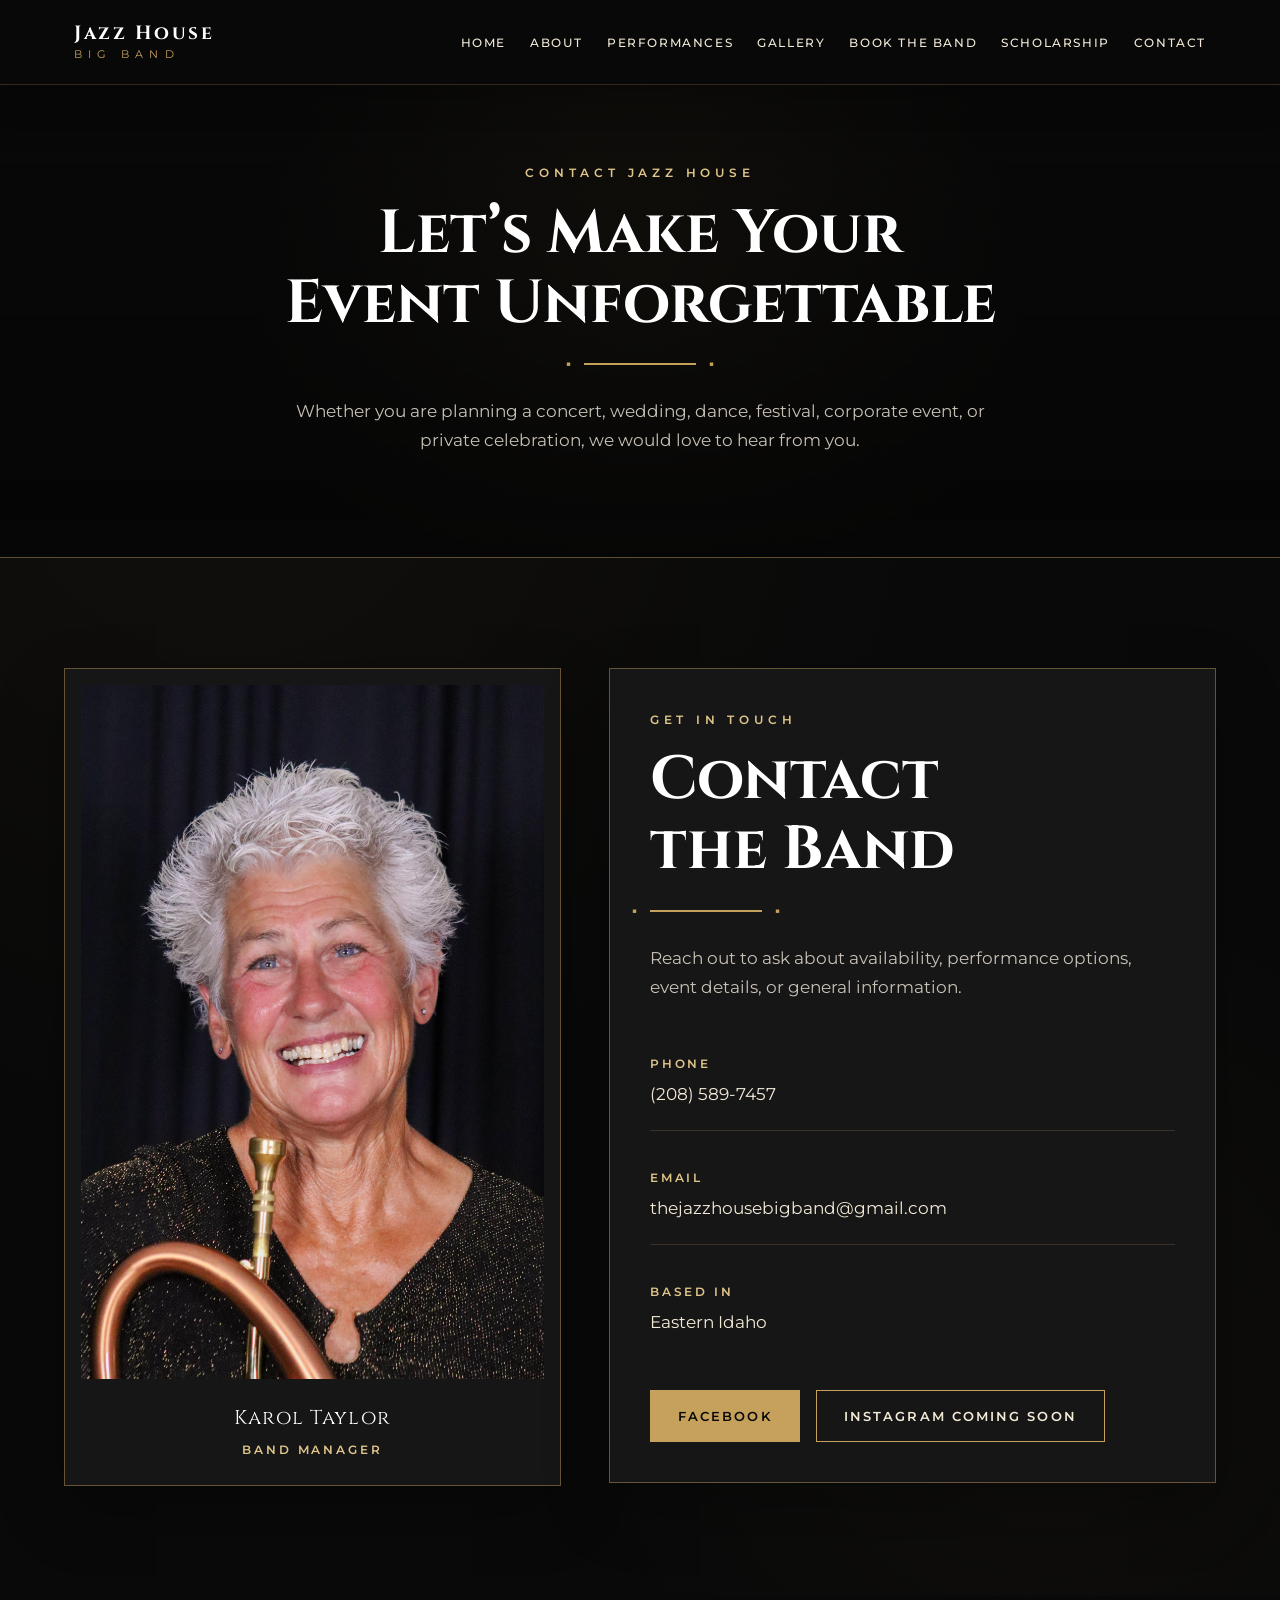
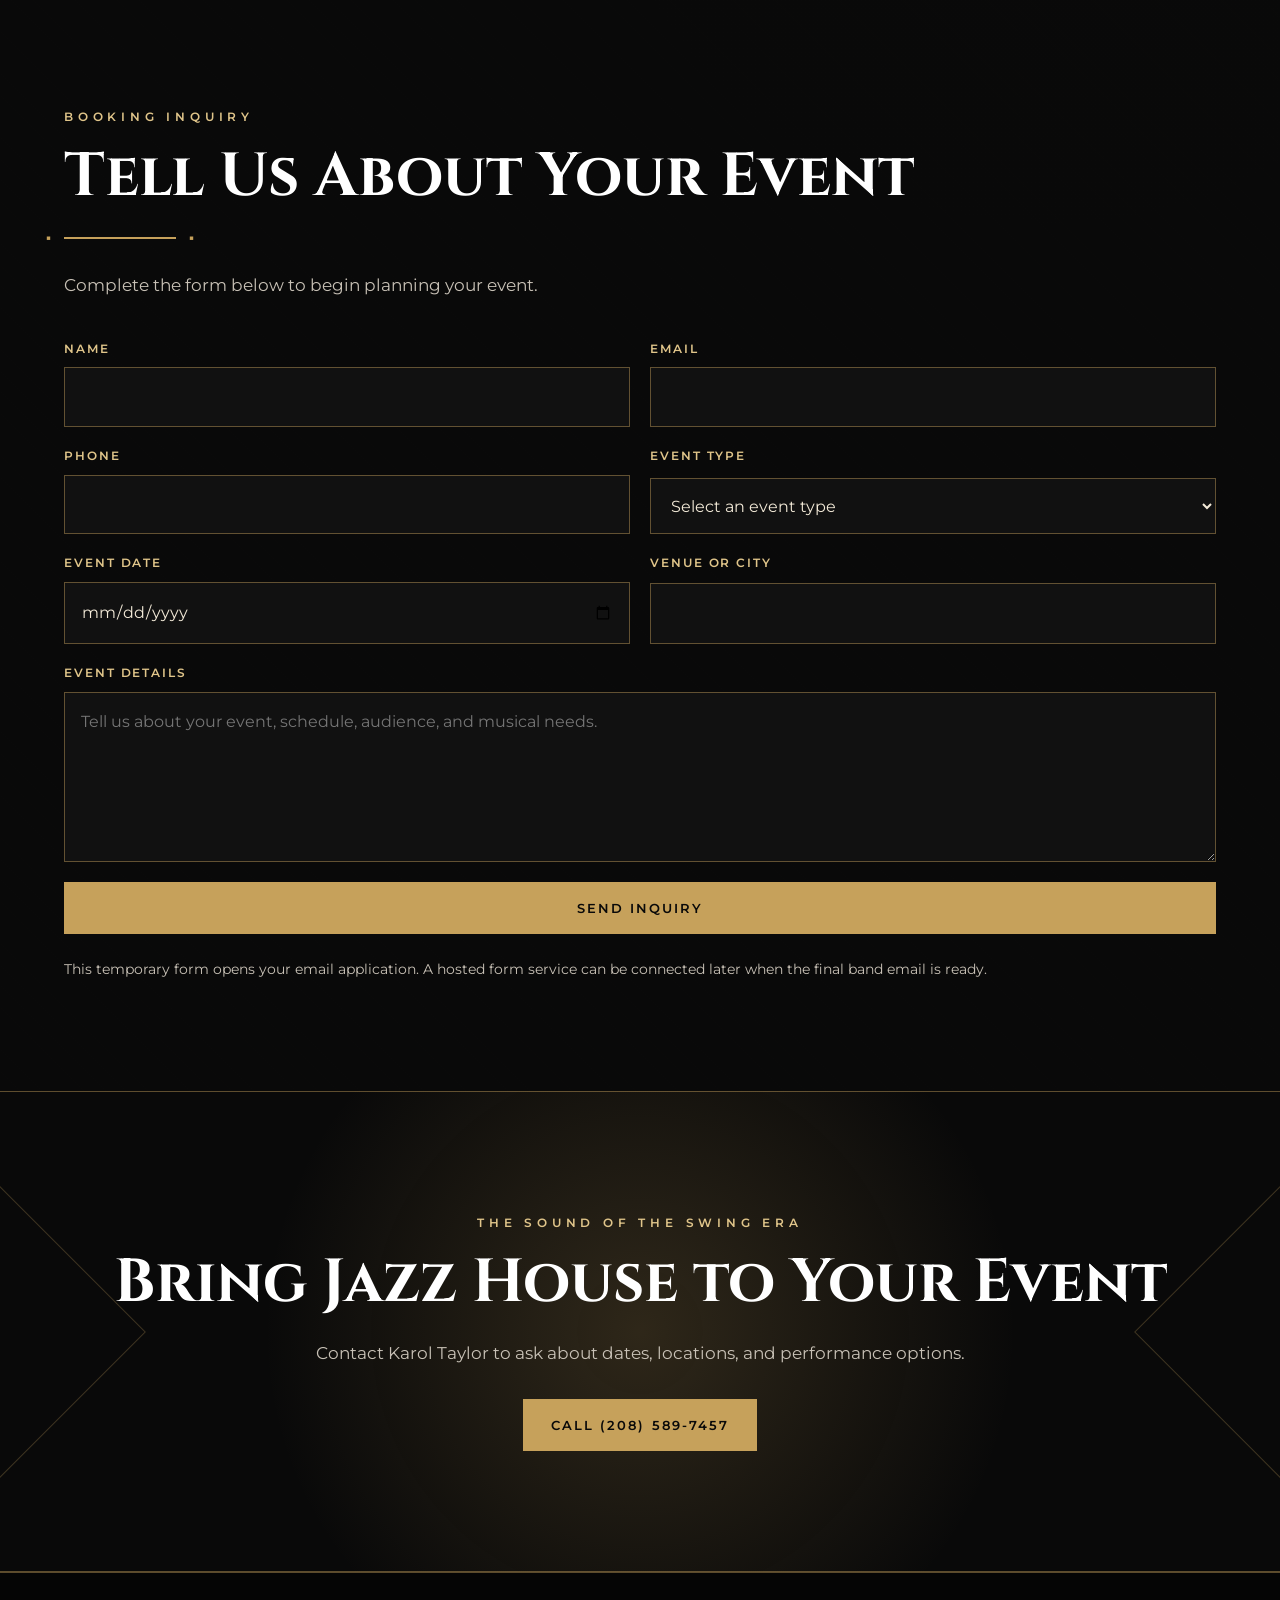
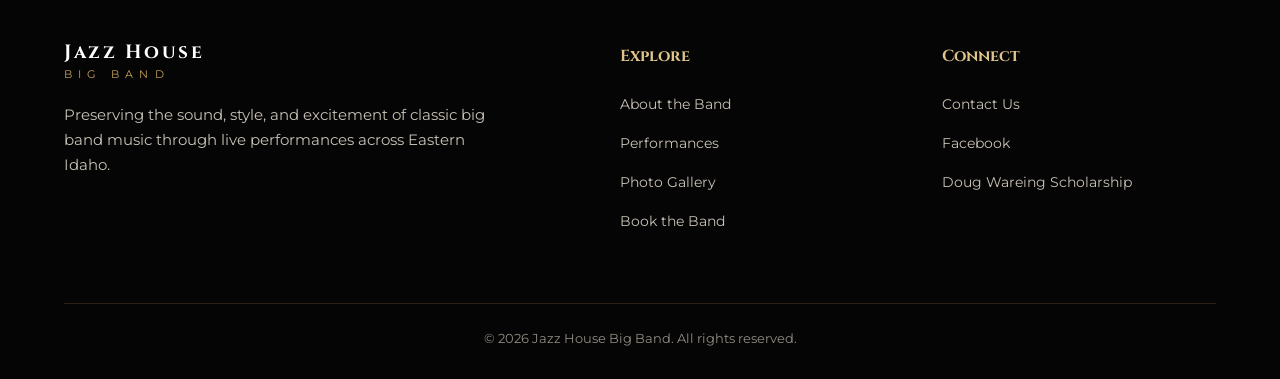
==== contact.html @ d4dd9b88 "Update contact.html" ====
<!DOCTYPE html>
<html lang="en">
<head>
  <meta charset="UTF-8">
  <meta name="viewport" content="width=device-width, initial-scale=1.0">

  <title>Jazz House Big Band | Eastern Idaho</title>

  <meta
    name="description"
    content="Jazz House Big Band brings timeless swing-era music to weddings, dances, concerts, community events, and special occasions throughout Eastern Idaho."
  >

  <link rel="preconnect" href="https://fonts.googleapis.com">
  <link rel="preconnect" href="https://fonts.gstatic.com" crossorigin>

  <link
    href="https://fonts.googleapis.com/css2?family=Cinzel:wght@500;600;700&family=Montserrat:wght@400;500;600&family=Playfair+Display:ital,wght@0,600;1,600&display=swap"
    rel="stylesheet"
  >

  <style>
    :root {
      --black: #090909;
      --dark: #111111;
      --dark-light: #191919;
      --gold: #c6a15b;
      --gold-light: #e0c58a;
      --cream: #f3ead8;
      --white: #ffffff;
      --muted: #c8c1b6;
      --border: rgba(198, 161, 91, 0.45);
    }

    * {
      margin: 0;
      padding: 0;
      box-sizing: border-box;
    }

    html {
      scroll-behavior: smooth;
    }

    body {
      background: var(--black);
      color: var(--cream);
      font-family: "Montserrat", sans-serif;
      line-height: 1.7;
    }

    img {
      max-width: 100%;
      display: block;
    }

    a {
      color: inherit;
      text-decoration: none;
    }

    button,
    input,
    textarea,
    select {
      font: inherit;
    }

    .container {
      width: min(1180px, 90%);
      margin: 0 auto;
    }

    .eyebrow {
      color: var(--gold-light);
      font-size: 0.78rem;
      font-weight: 600;
      letter-spacing: 0.3rem;
      text-transform: uppercase;
      margin-bottom: 1rem;
    }

    .section-title {
      font-family: "Cinzel", serif;
      font-size: clamp(2rem, 5vw, 3.8rem);
      line-height: 1.15;
      color: var(--white);
      margin-bottom: 1.25rem;
    }

    .section-intro {
      max-width: 700px;
      color: var(--muted);
      font-size: 1.05rem;
    }

    .gold-line {
      width: 90px;
      height: 2px;
      background: var(--gold);
      margin: 1.5rem 0 2rem;
    }

    .button {
      display: inline-flex;
      align-items: center;
      justify-content: center;
      min-height: 52px;
      padding: 0.85rem 1.7rem;
      border: 1px solid var(--gold);
      font-size: 0.82rem;
      font-weight: 600;
      letter-spacing: 0.13rem;
      text-transform: uppercase;
      transition: 0.25s ease;
    }

    .button-primary {
      background: var(--gold);
      color: var(--black);
    }

    .button-primary:hover {
      background: var(--gold-light);
      border-color: var(--gold-light);
      transform: translateY(-2px);
    }

    .button-secondary {
      background: transparent;
      color: var(--cream);
    }

    .button-secondary:hover {
      background: rgba(198, 161, 91, 0.12);
      color: var(--gold-light);
      transform: translateY(-2px);
    }

    .site-header {
      position: fixed;
      top: 0;
      left: 0;
      width: 100%;
      z-index: 1000;
      background: rgba(9, 9, 9, 0.92);
      border-bottom: 1px solid rgba(198, 161, 91, 0.22);
      backdrop-filter: blur(14px);
    }

    .nav {
      min-height: 84px;
      display: flex;
      align-items: center;
      justify-content: space-between;
      gap: 2rem;
    }

    .brand {
      display: flex;
      flex-direction: column;
      line-height: 1;
    }

    .brand-main {
      font-family: "Cinzel", serif;
      color: var(--white);
      font-size: 1.2rem;
      font-weight: 700;
      letter-spacing: 0.16rem;
    }

    .brand-sub {
      margin-top: 0.45rem;
      color: var(--gold);
      font-size: 0.66rem;
      letter-spacing: 0.38rem;
      text-transform: uppercase;
    }

    .nav-links {
      display: flex;
      align-items: center;
      gap: 1.6rem;
      list-style: none;
    }

    .nav-links a {
      position: relative;
      color: var(--cream);
      font-size: 0.76rem;
      font-weight: 500;
      letter-spacing: 0.1rem;
      text-transform: uppercase;
    }

    .nav-links a::after {
      content: "";
      position: absolute;
      left: 0;
      bottom: -8px;
      width: 0;
      height: 1px;
      background: var(--gold);
      transition: width 0.25s ease;
    }

    .nav-links a:hover {
      color: var(--gold-light);
    }

    .nav-links a:hover::after {
      width: 100%;
    }

    .menu-button {
      display: none;
      border: 1px solid var(--gold);
      background: transparent;
      color: var(--cream);
      padding: 0.55rem 0.75rem;
      cursor: pointer;
      font-size: 1.1rem;
    }

    .hero {
      min-height: 100vh;
      position: relative;
      display: grid;
      place-items: center;
      overflow: hidden;
      padding: 130px 0 70px;
      background:
        linear-gradient(rgba(5, 5, 5, 0.55), rgba(5, 5, 5, 0.92)),
        radial-gradient(circle at center, rgba(198, 161, 91, 0.16), transparent 55%),
        #0c0c0c;
    }

    .hero::before,
    .hero::after {
      content: "";
      position: absolute;
      border: 1px solid rgba(198, 161, 91, 0.32);
      pointer-events: none;
    }

    .hero::before {
      inset: 110px 4% 28px;
    }

    .hero::after {
      inset: 122px 5% 40px;
    }

    .hero-layout {
      position: relative;
      z-index: 2;
      width: min(1180px, 90%);
      display: grid;
      grid-template-columns: 1.05fr 0.95fr;
      align-items: center;
      gap: 4rem;
    }

    .hero-copy {
      padding: 2rem 0;
    }

    .hero h1 {
      max-width: 760px;
      font-family: "Cinzel", serif;
      font-size: clamp(3rem, 7vw, 6.7rem);
      line-height: 0.98;
      color: var(--white);
      letter-spacing: 0.05rem;
      text-transform: uppercase;
    }

    .hero h1 span {
      display: block;
      color: var(--gold);
      font-size: 0.55em;
      letter-spacing: 0.35rem;
      margin-top: 1rem;
    }

    .hero-description {
      max-width: 650px;
      margin-top: 2rem;
      color: var(--cream);
      font-size: 1.12rem;
    }

    .hero-actions {
      display: flex;
      flex-wrap: wrap;
      gap: 1rem;
      margin-top: 2.2rem;
    }

    .photo-placeholder {
      min-height: 520px;
      display: grid;
      place-items: center;
      position: relative;
      border: 1px solid var(--border);
      background:
        linear-gradient(135deg, rgba(255,255,255,0.03), transparent),
        var(--dark-light);
      color: var(--gold-light);
      text-align: center;
      overflow: hidden;
    }

    .photo-placeholder::before,
    .photo-placeholder::after {
      content: "";
      position: absolute;
      background: rgba(198, 161, 91, 0.3);
    }

    .photo-placeholder::before {
      width: 1px;
      height: 140%;
      transform: rotate(36deg);
    }

    .photo-placeholder::after {
      width: 140%;
      height: 1px;
      transform: rotate(-24deg);
    }

    .placeholder-text {
      position: relative;
      z-index: 2;
      padding: 1.4rem;
      background: rgba(9, 9, 9, 0.86);
      border: 1px solid var(--border);
      font-family: "Cinzel", serif;
      font-size: 0.95rem;
      letter-spacing: 0.14rem;
      text-transform: uppercase;
    }

    .intro-strip {
      background: var(--gold);
      color: var(--black);
      border-top: 1px solid var(--gold-light);
      border-bottom: 1px solid var(--gold-light);
    }

    .intro-strip-grid {
      min-height: 115px;
      display: grid;
      grid-template-columns: repeat(3, 1fr);
      align-items: center;
    }

    .intro-stat {
      padding: 1.5rem;
      text-align: center;
      border-right: 1px solid rgba(9, 9, 9, 0.25);
    }

    .intro-stat:last-child {
      border-right: none;
    }

    .intro-stat strong {
      display: block;
      font-family: "Cinzel", serif;
      font-size: 1.35rem;
      margin-bottom: 0.25rem;
    }

    .intro-stat span {
      font-size: 0.75rem;
      font-weight: 600;
      letter-spacing: 0.12rem;
      text-transform: uppercase;
    }

    .section {
      padding: 110px 0;
    }

    .about {
      background: var(--dark);
    }

    .two-column {
      display: grid;
      grid-template-columns: 0.95fr 1.05fr;
      gap: 5rem;
      align-items: center;
    }

    .about .photo-placeholder {
      min-height: 500px;
    }

    .about-copy p {
      color: var(--muted);
      margin-bottom: 1.25rem;
    }

    .about-copy .button {
      margin-top: 1rem;
    }

    .services {
      background:
        linear-gradient(rgba(9, 9, 9, 0.96), rgba(9, 9, 9, 0.96)),
        repeating-linear-gradient(
          45deg,
          transparent,
          transparent 14px,
          rgba(198, 161, 91, 0.04) 14px,
          rgba(198, 161, 91, 0.04) 15px
        );
    }

    .services-header {
      text-align: center;
      display: flex;
      flex-direction: column;
      align-items: center;
    }

    .services-header .section-intro {
      text-align: center;
    }

    .cards {
      display: grid;
      grid-template-columns: repeat(3, 1fr);
      gap: 1.5rem;
      margin-top: 3.5rem;
    }

    .card {
      position: relative;
      min-height: 285px;
      padding: 2.5rem 2.2rem 2.2rem;
      border: 1px solid var(--border);
      background: rgba(24, 24, 24, 0.88);
      transition: 0.25s ease;
    }

    .card:hover {
      transform: translateY(-7px);
      border-color: var(--gold);
    }
    .card h3 {
      margin: 0.25rem 0 1rem;
      font-family: "Cinzel", serif;
      color: var(--white);
      font-size: 1.45rem;
    }

    .card p {
      color: var(--muted);
      font-size: 0.95rem;
      margin-top: 0.25rem;
    }

    .card-link {
      display: inline-block;
      margin-top: 1.35rem;
      color: var(--gold-light);
      font-size: 0.76rem;
      font-weight: 600;
      letter-spacing: 0.11rem;
      text-transform: uppercase;
    }

    .featured {
      background: var(--dark);
    }

    .featured-grid {
      display: grid;
      grid-template-columns: 1.15fr 0.85fr;
      gap: 4rem;
      align-items: center;
    }

    .featured .photo-placeholder {
      min-height: 450px;
    }

    .feature-list {
      list-style: none;
      margin: 2rem 0;
    }

    .feature-list li {
      padding: 0.85rem 0;
      color: var(--cream);
      border-bottom: 1px solid rgba(198, 161, 91, 0.2);
    }

    .feature-list li::before {
      content: "◆";
      color: var(--gold);
      margin-right: 0.8rem;
      font-size: 0.65rem;
    }

    .booking-banner {
      position: relative;
      overflow: hidden;
      text-align: center;
      padding: 120px 0;
      background:
        radial-gradient(circle at center, rgba(198, 161, 91, 0.2), transparent 55%),
        var(--black);
      border-top: 1px solid var(--border);
      border-bottom: 1px solid var(--border);
    }

    .booking-banner::before,
    .booking-banner::after {
      content: "";
      position: absolute;
      width: 210px;
      height: 210px;
      border: 1px solid rgba(198, 161, 91, 0.28);
      transform: rotate(45deg);
    }

    .booking-banner::before {
      left: -110px;
      top: 50%;
      translate: 0 -50%;
    }

    .booking-banner::after {
      right: -110px;
      top: 50%;
      translate: 0 -50%;
    }

    .booking-banner .section-intro {
      margin: 0 auto;
    }

    .booking-banner .button {
      margin-top: 2rem;
    }

    .scholarship {
      background: var(--cream);
      color: var(--black);
    }

    .scholarship .section-title {
      color: var(--black);
    }

    .scholarship .section-intro {
      color: #4c4439;
    }

    .scholarship-card {
      display: grid;
      grid-template-columns: 1fr auto;
      gap: 3rem;
      align-items: center;
      padding: 3rem;
      border: 1px solid rgba(9, 9, 9, 0.28);
      background: rgba(255, 255, 255, 0.38);
    }

    .footer {
      padding: 70px 0 30px;
      background: #050505;
      border-top: 1px solid var(--border);
    }

    .footer-grid {
      display: grid;
      grid-template-columns: 1.3fr 0.7fr 0.7fr;
      gap: 3rem;
    }

    .footer-brand p {
      max-width: 440px;
      margin-top: 1.4rem;
      color: var(--muted);
      font-size: 0.92rem;
    }

    .footer h3 {
      color: var(--gold-light);
      font-family: "Cinzel", serif;
      font-size: 1rem;
      margin-bottom: 1.2rem;
    }

    .footer-links {
      list-style: none;
    }

    .footer-links li {
      margin-bottom: 0.75rem;
    }

    .footer-links a {
      color: var(--muted);
      font-size: 0.9rem;
    }

    .footer-links a:hover {
      color: var(--gold-light);
    }

    .footer-bottom {
      margin-top: 3.5rem;
      padding-top: 1.5rem;
      border-top: 1px solid rgba(198, 161, 91, 0.18);
      color: #928c82;
      font-size: 0.8rem;
      text-align: center;
    }

    @media (max-width: 950px) {
      .menu-button {
        display: block;
      }

      .nav-links {
        position: absolute;
        top: 84px;
        left: 0;
        width: 100%;
        display: none;
        flex-direction: column;
        align-items: flex-start;
        gap: 0;
        background: #090909;
        border-bottom: 1px solid var(--border);
        padding: 1rem 5%;
      }

      .nav-links.open {
        display: flex;
      }

      .nav-links li {
        width: 100%;
      }

      .nav-links a {
        display: block;
        padding: 1rem 0;
      }

      .hero-layout,
      .two-column,
      .featured-grid {
        grid-template-columns: 1fr;
      }

      .hero-copy {
        text-align: center;
      }

      .hero-description {
        margin-left: auto;
        margin-right: auto;
      }

      .hero-actions {
        justify-content: center;
      }

      .hero .photo-placeholder {
        min-height: 390px;
      }

      .cards {
        grid-template-columns: 1fr;
      }

      .intro-strip-grid {
        grid-template-columns: 1fr;
      }

      .intro-stat {
        border-right: none;
        border-bottom: 1px solid rgba(9, 9, 9, 0.25);
      }

      .intro-stat:last-child {
        border-bottom: none;
      }

      .scholarship-card {
        grid-template-columns: 1fr;
      }

      .footer-grid {
        grid-template-columns: 1fr 1fr;
      }
    }

    @media (max-width: 650px) {
      .section {
        padding: 80px 0;
      }

      .nav {
        min-height: 72px;
      }

      .brand-main {
        font-size: 0.95rem;
      }

      .brand-sub {
        font-size: 0.55rem;
      }

      .nav-links {
        top: 72px;
      }

      .hero {
        padding-top: 110px;
      }

      .hero::before {
        inset: 92px 2.5% 18px;
      }

      .hero::after {
        inset: 101px 4% 27px;
      }

      .hero h1 {
        font-size: 3rem;
      }

      .hero h1 span {
        letter-spacing: 0.15rem;
      }

      .hero-actions {
        flex-direction: column;
      }

      .button {
        width: 100%;
      }

      .photo-placeholder {
        min-height: 320px;
      }

      .scholarship-card {
        padding: 2rem;
      }

      .footer-grid {
        grid-template-columns: 1fr;
      }
    }

    /* ===== Refined Art Deco enhancements ===== */

    body {
      background:
        radial-gradient(circle at 18% 12%, rgba(198, 161, 91, 0.045), transparent 22%),
        radial-gradient(circle at 82% 38%, rgba(198, 161, 91, 0.035), transparent 20%),
        var(--black);
    }

    .site-header {
      box-shadow: 0 10px 35px rgba(0, 0, 0, 0.28);
    }

    .nav-links a {
      padding: 0.45rem 0;
    }

    .nav-links a:hover {
      text-shadow: 0 0 18px rgba(224, 197, 138, 0.28);
    }

    .hero {
      isolation: isolate;
    }

    .hero-layout::before,
    .hero-layout::after {
      content: "";
      position: absolute;
      width: 74px;
      height: 74px;
      border-color: var(--gold);
      opacity: 0.65;
      pointer-events: none;
    }

    .hero-layout::before {
      left: -18px;
      top: -18px;
      border-left: 2px solid;
      border-top: 2px solid;
    }

    .hero-layout::after {
      right: -18px;
      bottom: -18px;
      border-right: 2px solid;
      border-bottom: 2px solid;
    }

    .hero h1 {
      text-shadow: 0 10px 30px rgba(0, 0, 0, 0.42);
    }

    .section-title {
      text-wrap: balance;
    }

    .gold-line {
      position: relative;
      width: 112px;
    }

    .gold-line::before,
    .gold-line::after {
      content: "◆";
      position: absolute;
      top: 50%;
      color: var(--gold);
      font-size: 0.55rem;
      transform: translateY(-50%) rotate(45deg);
    }

    .gold-line::before {
      left: -18px;
    }

    .gold-line::after {
      right: -18px;
    }

    .photo-placeholder {
      border: 1px solid rgba(224, 197, 138, 0.55);
      box-shadow:
        inset 0 0 0 10px rgba(9, 9, 9, 0.68),
        inset 0 0 0 11px rgba(198, 161, 91, 0.22),
        0 24px 60px rgba(0, 0, 0, 0.38);
      transition: transform 0.35s ease, border-color 0.35s ease;
    }

    .photo-placeholder:hover {
      transform: translateY(-5px);
      border-color: var(--gold-light);
    }

    .photo-placeholder .placeholder-text {
      box-shadow: 0 8px 25px rgba(0, 0, 0, 0.38);
    }

    .card {
      overflow: hidden;
      box-shadow: inset 0 0 0 7px rgba(9, 9, 9, 0.28);
    }

    .card::before,
    .card::after {
      content: "";
      position: absolute;
      width: 42px;
      height: 42px;
      border-color: rgba(224, 197, 138, 0.65);
      transition: 0.25s ease;
    }

    .card::before {
      top: 13px;
      left: 13px;
      border-top: 1px solid;
      border-left: 1px solid;
    }

    .card::after {
      right: 13px;
      bottom: 13px;
      border-right: 1px solid;
      border-bottom: 1px solid;
    }

    .card:hover::before,
    .card:hover::after {
      width: 58px;
      height: 58px;
      border-color: var(--gold-light);
    }

    .scholarship {
      scroll-margin-top: 84px;
      position: relative;
      overflow: hidden;
    }

    .scholarship-card {
      position: relative;
      box-shadow:
        inset 0 0 0 8px rgba(255, 255, 255, 0.2),
        0 22px 55px rgba(9, 9, 9, 0.12);
    }

    .scholarship-card::before,
    .scholarship-card::after {
      content: "";
      position: absolute;
      width: 48px;
      height: 48px;
      border-color: rgba(9, 9, 9, 0.38);
      pointer-events: none;
    }

    .scholarship-card::before {
      top: 15px;
      left: 15px;
      border-top: 1px solid;
      border-left: 1px solid;
    }

    .scholarship-card::after {
      right: 15px;
      bottom: 15px;
      border-right: 1px solid;
      border-bottom: 1px solid;
    }

    @media (prefers-reduced-motion: no-preference) {
      .hero-copy,
      .hero .photo-placeholder {
        animation: decoReveal 0.9s ease both;
      }

      .hero .photo-placeholder {
        animation-delay: 0.15s;
      }

      @keyframes decoReveal {
        from {
          opacity: 0;
          transform: translateY(24px);
        }
        to {
          opacity: 1;
          transform: translateY(0);
        }
      }
    }


    /* ===== Contact page ===== */

    .contact-hero {
      min-height: 62vh;
      display: grid;
      place-items: center;
      padding: 150px 0 90px;
      text-align: center;
      background:
        linear-gradient(rgba(5, 5, 5, 0.62), rgba(5, 5, 5, 0.92)),
        radial-gradient(circle at center, rgba(198, 161, 91, 0.18), transparent 55%),
        #0c0c0c;
      border-bottom: 1px solid var(--border);
    }

    .contact-hero .section-intro {
      margin: 0 auto;
    }

    .contact-layout {
      display: grid;
      grid-template-columns: 0.9fr 1.1fr;
      gap: 3rem;
      align-items: start;
    }

    .manager-card,
    .contact-panel {
      border: 1px solid var(--border);
      background: rgba(24, 24, 24, 0.9);
      box-shadow: 0 24px 60px rgba(0, 0, 0, 0.28);
    }

    .manager-card {
      padding: 1rem;
    }

    .manager-photo {
      min-height: 520px;
    }

    .manager-caption {
      padding: 1.35rem 1rem 0.55rem;
      text-align: center;
      font-family: "Cinzel", serif;
      color: var(--white);
      font-size: 1.25rem;
      letter-spacing: 0.08rem;
    }
    .manager-role {
  display: block;
  margin-top: 0.25rem;
  color: var(--gold-light);
  font-family: "Montserrat", sans-serif;
  font-size: 0.78rem;
  font-weight: 600;
  letter-spacing: 0.18rem;
  text-transform: uppercase;
}

    .contact-panel {
      padding: 2.5rem;
    }

    .contact-list {
      display: grid;
      gap: 1rem;
      margin-top: 2rem;
    }

    .contact-item {
      padding: 1.35rem 0;
      border-bottom: 1px solid rgba(198, 161, 91, 0.2);
    }

    .contact-item:last-child {
      border-bottom: none;
    }

    .contact-label {
      display: block;
      margin-bottom: 0.35rem;
      color: var(--gold-light);
      font-size: 0.72rem;
      font-weight: 600;
      letter-spacing: 0.18rem;
      text-transform: uppercase;
    }

    .contact-value {
      color: var(--cream);
      font-size: 1.05rem;
    }

    .contact-value:hover {
      color: var(--gold-light);
    }

    .social-row {
      display: flex;
      flex-wrap: wrap;
      gap: 1rem;
      margin-top: 2rem;
    }

    .inquiry-section {
      background:
        linear-gradient(rgba(9, 9, 9, 0.96), rgba(9, 9, 9, 0.96)),
        repeating-linear-gradient(
          45deg,
          transparent,
          transparent 14px,
          rgba(198, 161, 91, 0.04) 14px,
          rgba(198, 161, 91, 0.04) 15px
        );
    }

    .form-grid {
      display: grid;
      grid-template-columns: repeat(2, 1fr);
      gap: 1.25rem;
      margin-top: 2.5rem;
    }

    .form-field {
      display: grid;
      gap: 0.5rem;
    }

    .form-field.full {
      grid-column: 1 / -1;
    }

    .form-field label {
      color: var(--gold-light);
      font-size: 0.73rem;
      font-weight: 600;
      letter-spacing: 0.12rem;
      text-transform: uppercase;
    }

    .form-field input,
    .form-field select,
    .form-field textarea {
      width: 100%;
      color: var(--cream);
      background: #111111;
      border: 1px solid rgba(198, 161, 91, 0.45);
      padding: 0.95rem 1rem;
      outline: none;
    }

    .form-field textarea {
      min-height: 170px;
      resize: vertical;
    }

    .form-field input:focus,
    .form-field select:focus,
    .form-field textarea:focus {
      border-color: var(--gold-light);
      box-shadow: 0 0 0 3px rgba(198, 161, 91, 0.1);
    }

    .form-note {
      margin-top: 1rem;
      color: var(--muted);
      font-size: 0.85rem;
    }

    @media (max-width: 950px) {
      .contact-layout {
        grid-template-columns: 1fr;
      }

      .manager-photo {
        min-height: 420px;
      }
    }

    @media (max-width: 650px) {
      .contact-hero {
        min-height: 52vh;
        padding-top: 125px;
      }

      .contact-panel {
        padding: 1.6rem;
      }

      .form-grid {
        grid-template-columns: 1fr;
      }

      .form-field.full {
        grid-column: auto;
      }
      #booking-form {
    scroll-margin-top: 170px;
      }
    }
.logo-brand {
  display: flex;
  align-items: center;
  justify-content: center;
  flex-shrink: 0;
  line-height: 1;
}

.logo-brand img {
  height: 95px;
  width: auto;
  max-width: 240px;
  display: block;
  object-fit: contain;
}

.nav {
  align-items: center;
}

.nav-links {
  align-items: center;
  flex-wrap: wrap;
  justify-content: flex-end;
}

.nav-links a {
  white-space: nowrap;
}

@media (max-width: 750px) {
  .logo-brand img {
    height: 58px;
    max-width: 150px;
  }
}
    /* Contact page header spacing fix */
.site-header .nav {
  max-width: 1180px;
  width: 100%;
  margin: 0 auto;
  padding: 1.25rem 1.5rem;
  display: flex;
  align-items: center;
  justify-content: space-between;
  gap: 2rem;
}

.site-header .text-brand {
  flex-shrink: 0;
  margin-left: 0;
}

.site-header .nav-links {
  display: flex;
  align-items: center;
  justify-content: flex-end;
  flex-wrap: wrap;
  gap: 1.5rem;
}

.site-header .nav-links a {
  white-space: nowrap;
}

@media (max-width: 750px) {
  .site-header .nav {
    padding: 1rem 1.25rem;
  }
}
    
  </style>
</head>

  <header class="site-header">
  <nav class="nav">

    <a href="index.html" class="brand text-brand" aria-label="Jazz House Big Band homepage">
      <span class="brand-main">Jazz House</span>
      <span class="brand-sub">Big Band</span>
    </a>

    <ul class="nav-links">
      <li><a href="index.html">Home</a></li>
      <li><a href="index.html#about">About</a></li>
      <li><a href="performances.html">Performances</a></li>
      <li><a href="gallery.html">Gallery</a></li>
      <li><a href="contact.html#booking-form">Book the Band</a></li>
      <li><a href="index.html#scholarship">Scholarship</a></li>
      <li><a href="contact.html">Contact</a></li>
    </ul>

  </nav>
</header>

  <main id="contact">

    <section class="contact-hero">
      <div class="container">
        <p class="eyebrow">Contact Jazz House</p>
        <h1 class="section-title">Let’s Make Your Event Unforgettable</h1>
        <div class="gold-line" style="margin-left:auto; margin-right:auto;"></div>
        <p class="section-intro">
          Whether you are planning a concert, wedding, dance, festival,
          corporate event, or private celebration, we would love to hear from you.
        </p>
      </div>
    </section>

    <section class="section">
      <div class="container contact-layout">

        <figure class="manager-card">
          <img
  src="images/IMG_1671.jpeg"
  alt="Karol Taylor, Jazz House Big Band manager"
  class="manager-photo"
>
          <figcaption class="manager-caption">
  Karol Taylor
  <span class="manager-role">Band Manager</span>
</figcaption>
        </figure>

        <div class="contact-panel">
          <p class="eyebrow">Get in Touch</p>
          <h2 class="section-title">Contact the Band</h2>
          <div class="gold-line"></div>

          <p class="section-intro">
            Reach out to ask about availability, performance options,
            event details, or general information.
          </p>

          <div class="contact-list">

            <div class="contact-item">
              <span class="contact-label">Phone</span>
              <a class="contact-value" href="tel:+12085897457">
                (208) 589-7457
              </a>
            </div>

            <div class="contact-item">
              <span class="contact-label">Email</span>
              <a class="contact-value" href="mailto:thejazzhousebigband@gmail.com">
                thejazzhousebigband@gmail.com
              </a>
            </div>

            <div class="contact-item">
              <span class="contact-label">Based In</span>
              <span class="contact-value">Eastern Idaho</span>
            </div>

          </div>

          <div class="social-row">
            <a
              href="https://www.facebook.com/JazzHouseBigBand/"
              class="button button-primary"
              target="_blank"
              rel="noopener noreferrer"
            >
              Facebook
            </a>

            <a
              href="#"
              class="button button-secondary"
              aria-label="Jazz House Big Band Instagram coming soon"
            >
              Instagram Coming Soon
            </a>
          </div>
        </div>

      </div>
    </section>

    <section id="booking-form" class="section inquiry-section">
      <div class="container">

        <p class="eyebrow">Booking Inquiry</p>
        <h2 class="section-title">Tell Us About Your Event</h2>
        <div class="gold-line"></div>

        <p class="section-intro">
          Complete the form below to begin planning your event.
        </p>

        <form
          <form    
    class="form-grid"
    action="https://formsubmit.co/thejazzhousebigband@gmail.com"
    method="POST"
>

    <input type="hidden" name="_subject" value="New Booking Inquiry - Jazz House Big Band">

    <input type="hidden" name="_captcha" value="false">

    <input type="hidden" name="_template" value="table">

    <input type="hidden" name="_next" value="https://flanobi.github.io/The-Jazz-House-Big-Band/contact.html">
          
          <div class="form-field">
            <label for="name">Name</label>
            <input id="name" name="Name" type="text" required>
          </div>

          <div class="form-field">
            <label for="email">Email</label>
            <input id="email" name="Email" type="email" required>
          </div>

          <div class="form-field">
            <label for="phone">Phone</label>
            <input id="phone" name="Phone" type="tel">
          </div>

          <div class="form-field">
            <label for="eventType">Event Type</label>
            <select id="eventType" name="Event Type">
              <option value="">Select an event type</option>
              <option>Concert</option>
              <option>Dance</option>
              <option>Wedding</option>
              <option>Festival</option>
              <option>Corporate Event</option>
              <option>Private Event</option>
              <option>Other</option>
            </select>
          </div>

          <div class="form-field">
            <label for="eventDate">Event Date</label>
            <input id="eventDate" name="Event Date" type="date">
          </div>

          <div class="form-field">
            <label for="location">Venue or City</label>
            <input id="location" name="Venue or City" type="text">
          </div>

          <div class="form-field full">
            <label for="message">Event Details</label>
            <textarea
              id="message"
              name="Event Details"
              placeholder="Tell us about your event, schedule, audience, and musical needs."
              required
            ></textarea>
          </div>

          <div class="form-field full">
            <button class="button button-primary" type="submit">
              Send Inquiry
            </button>
            <p class="form-note">
              This temporary form opens your email application. A hosted form service
              can be connected later when the final band email is ready.
            </p>
          </div>

        </form>

      </div>
    </section>

    <section class="booking-banner">
      <div class="container">
        <p class="eyebrow">The Sound of the Swing Era</p>
        <h2 class="section-title">Bring Jazz House to Your Event</h2>
        <p class="section-intro">
          Contact Karol Taylor to ask about dates, locations, and performance options.
        </p>
        <a href="tel:+12085897457" class="button button-primary">
          Call (208) 589-7457
        </a>
      </div>
    </section>

  </main>


  <footer class="footer">

    <div class="container">

      <div class="footer-grid">

        <div class="footer-brand">

          <a href="index.html" class="brand">
            <span class="brand-main">Jazz House</span>
            <span class="brand-sub">Big Band</span>
          </a>

          <p>
            Preserving the sound, style, and excitement of classic big band
            music through live performances across Eastern Idaho.
          </p>

        </div>

        <div>

          <h3>Explore</h3>

          <ul class="footer-links">
            <li><a href="about.html">About the Band</a></li>
            <li><a href="performances.html">Performances</a></li>
            <li><a href="gallery.html">Photo Gallery</a></li>
            <li><a href="contact.html#booking-form">Book the Band</a></li>
          </ul>

        </div>

        <div>

          <h3>Connect</h3>

          <ul class="footer-links">
            <li><a href="contact.html">Contact Us</a></li>
            <li><a href="https://www.facebook.com/JazzHouseBigBand/" target="_blank" rel="noopener noreferrer">Facebook</a></li>
            <li>
              <a
                href="https://wareingscholarship.org/"
                target="_blank"
                rel="noopener noreferrer"
              >
                Doug Wareing Scholarship
              </a>
            </li>
          </ul>

        </div>

      </div>

      <div class="footer-bottom">
        © 2026 Jazz House Big Band. All rights reserved.
      </div>

    </div>

  </footer>

  <script>
    const menuButton = document.getElementById("menuButton");
    const navLinks = document.getElementById("navLinks");

    menuButton.addEventListener("click", function () {
      const isOpen = navLinks.classList.toggle("open");

      menuButton.setAttribute("aria-expanded", isOpen);
      menuButton.textContent = isOpen ? "✕" : "☰";
    });
  </script>

</body>
</html>
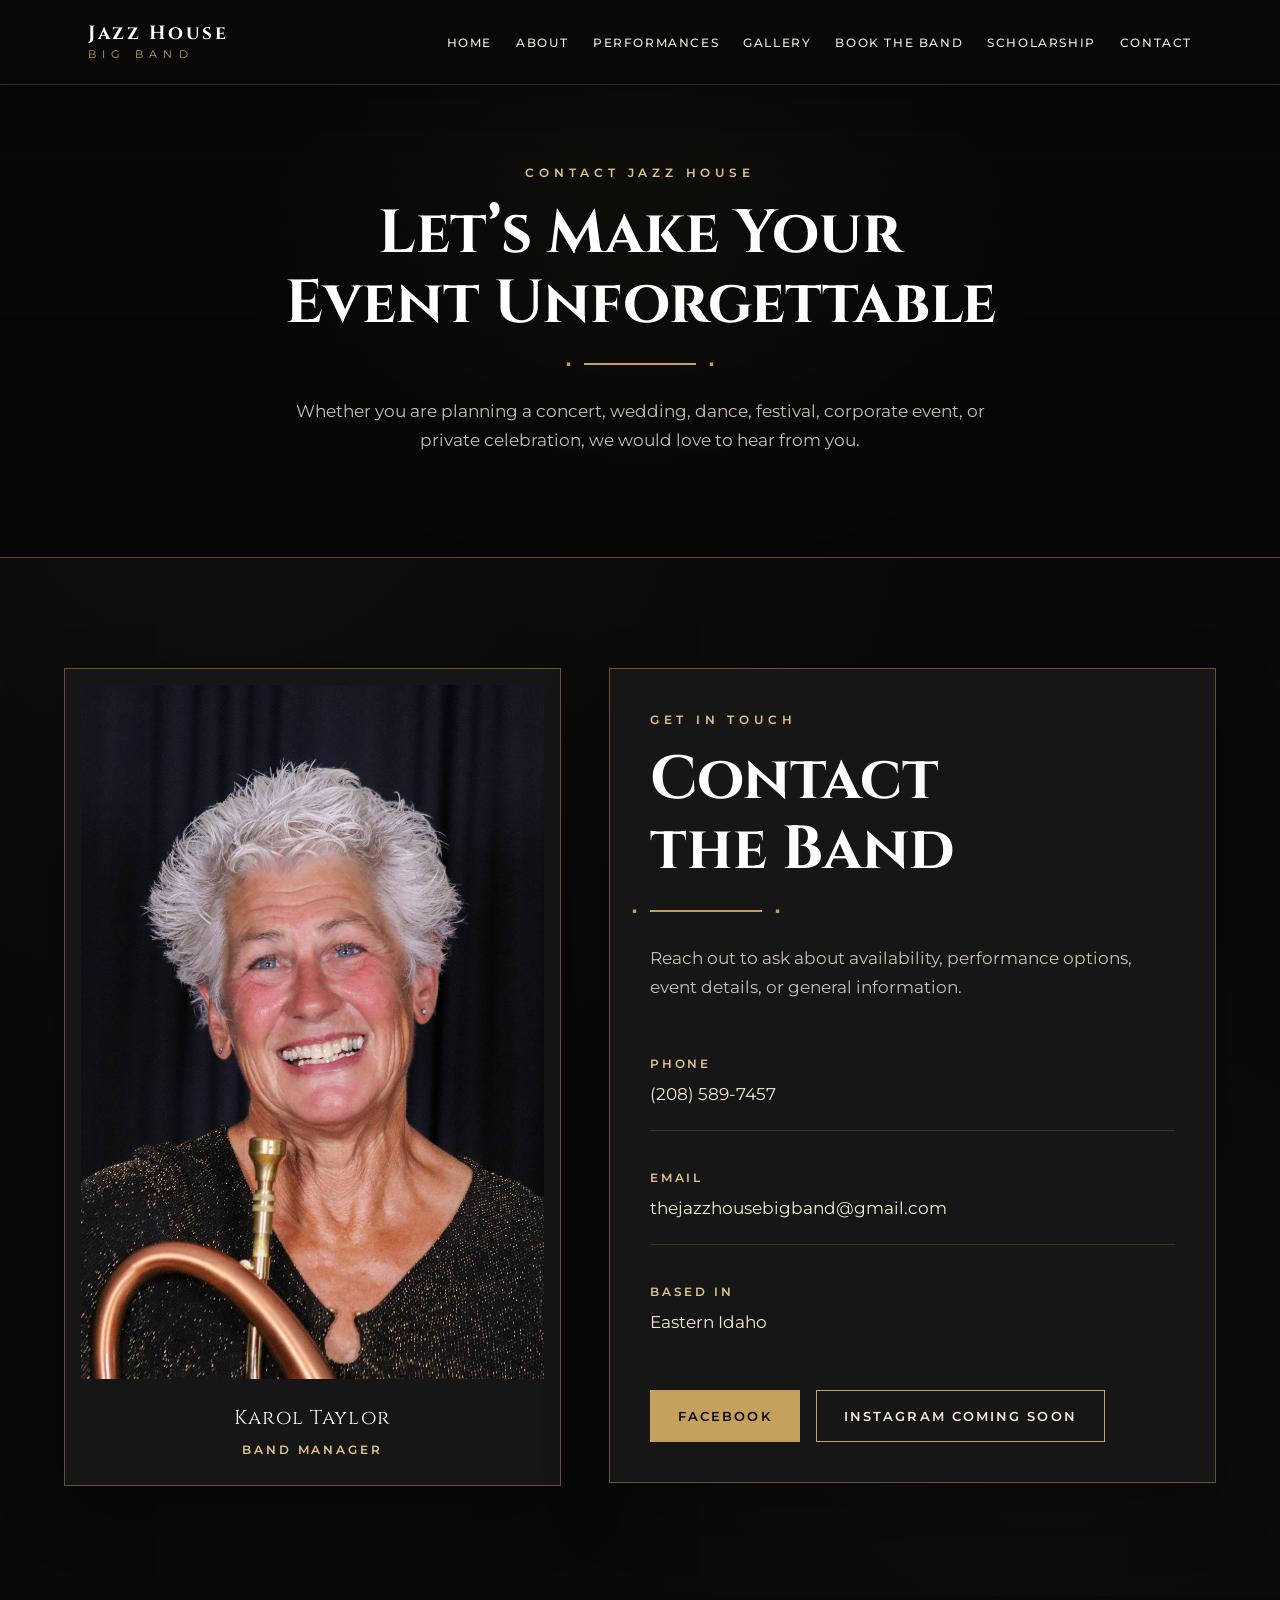
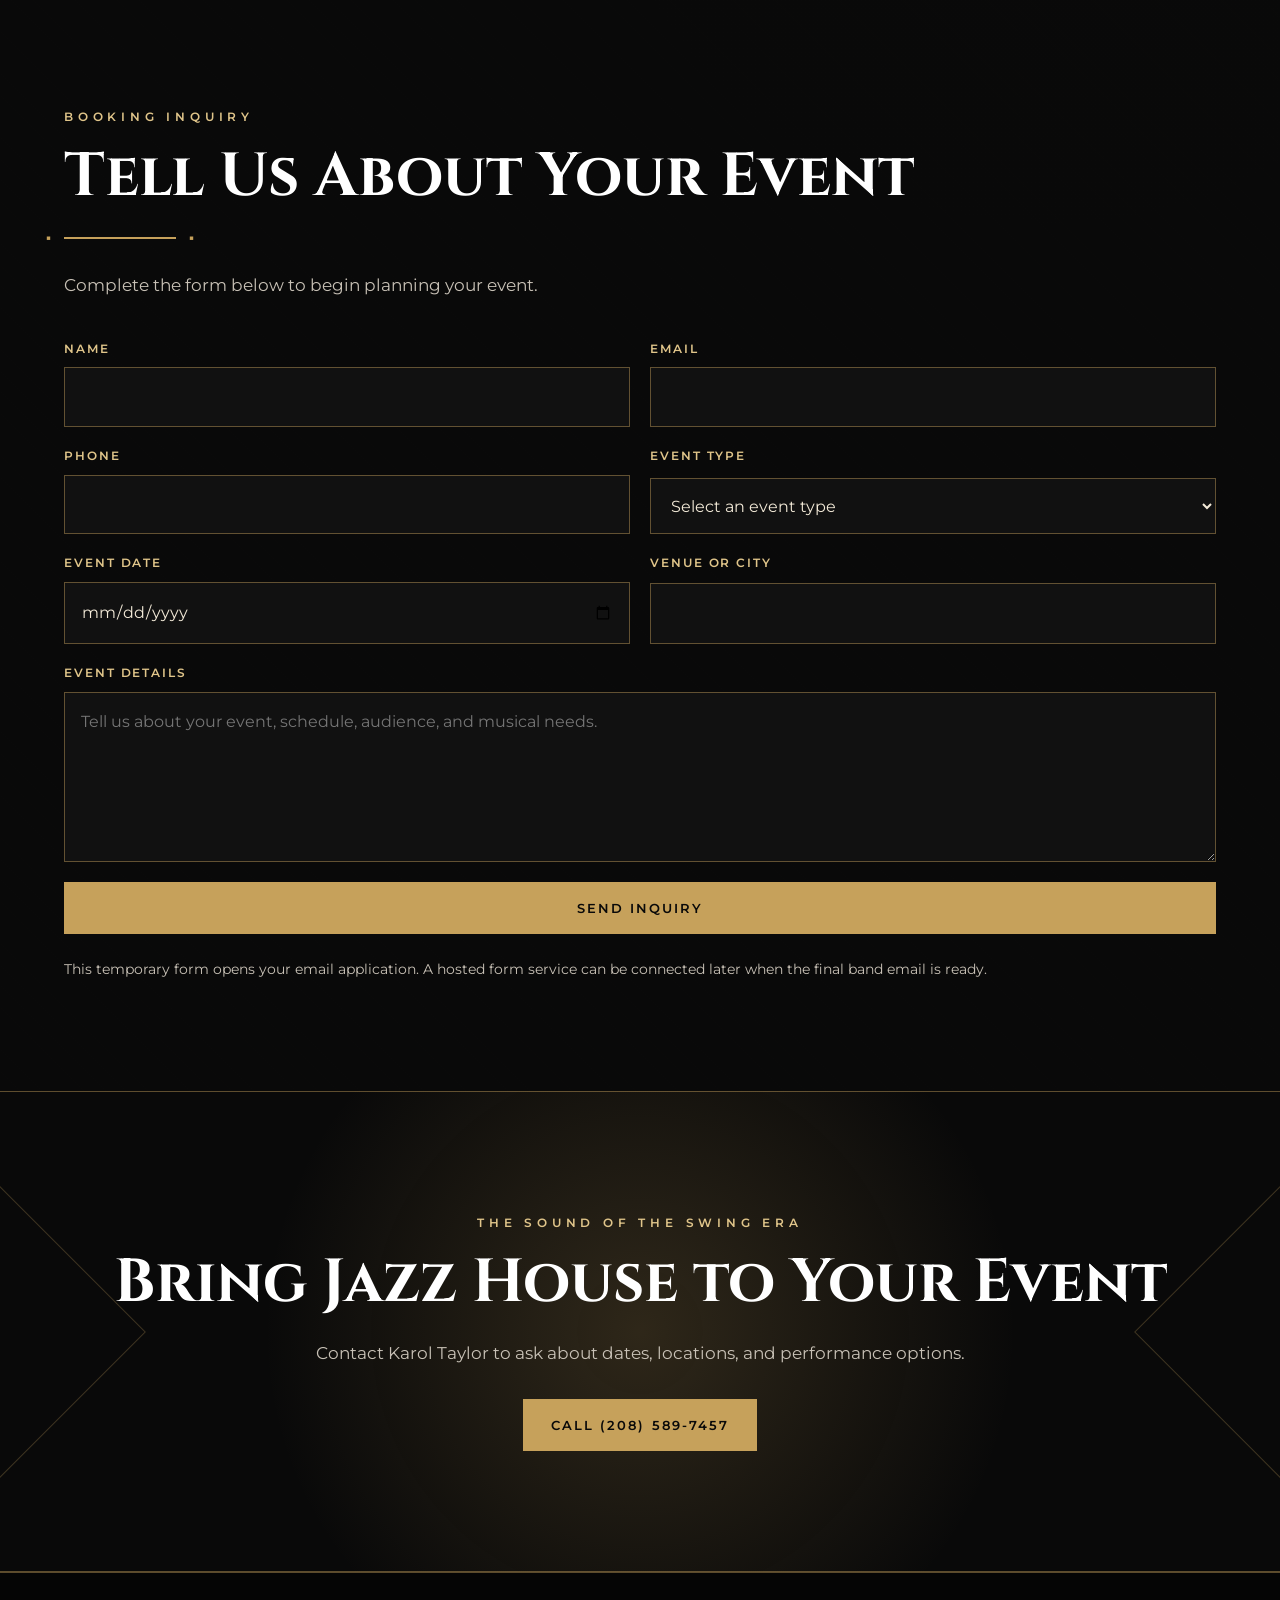
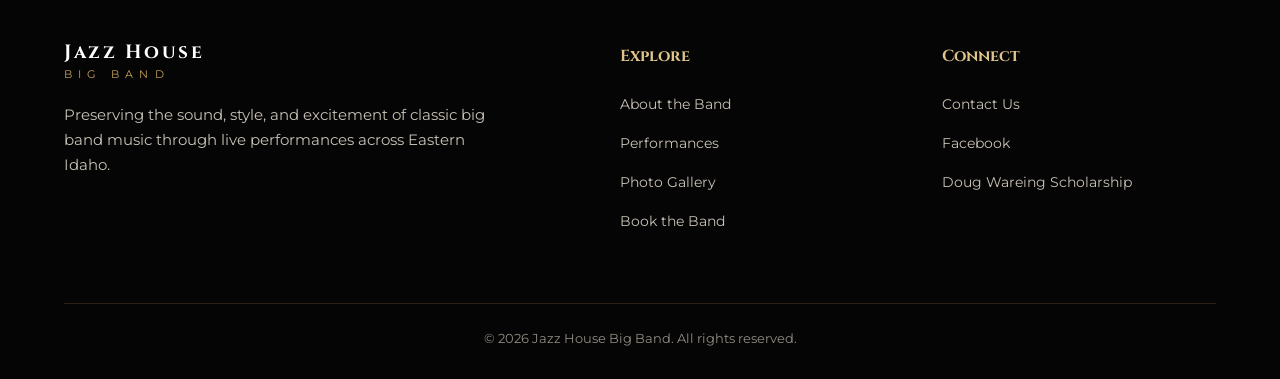
==== commit d0ab90e9: "Update contact.html" ====
--- a/contact.html
+++ b/contact.html
@@ -1234,19 +1234,61 @@
     padding: 1rem 1.25rem;
   }
 }
-    
+/* Match homepage header spacing */
+.site-header .container.nav {
+  width: min(1180px, 90%);
+  margin: 0 auto;
+  min-height: 84px;
+  display: flex;
+  align-items: center;
+  justify-content: space-between;
+  gap: 2rem;
+}
+
+.site-header .brand {
+  display: flex;
+  flex-direction: column;
+  line-height: 1;
+  flex-shrink: 0;
+}
+
+.site-header .brand-main {
+  font-family: "Cinzel", serif;
+  color: var(--white);
+  font-size: 1.2rem;
+  font-weight: 700;
+  letter-spacing: 0.16rem;
+}
+
+.site-header .brand-sub {
+  margin-top: 0.45rem;
+  color: var(--gold);
+  font-size: 0.66rem;
+  letter-spacing: 0.38rem;
+  text-transform: uppercase;
+}
   </style>
 </head>
 
   <header class="site-header">
-  <nav class="nav">
-
-    <a href="index.html" class="brand text-brand" aria-label="Jazz House Big Band homepage">
+  <div class="container nav">
+
+    <a href="index.html" class="brand" aria-label="Jazz House Big Band homepage">
       <span class="brand-main">Jazz House</span>
       <span class="brand-sub">Big Band</span>
     </a>
 
-    <ul class="nav-links">
+    <button
+      class="menu-button"
+      id="menuButton"
+      type="button"
+      aria-label="Open navigation menu"
+      aria-expanded="false"
+    >
+      ☰
+    </button>
+
+    <ul class="nav-links" id="navLinks">
       <li><a href="index.html">Home</a></li>
       <li><a href="index.html#about">About</a></li>
       <li><a href="performances.html">Performances</a></li>
@@ -1256,9 +1298,8 @@
       <li><a href="contact.html">Contact</a></li>
     </ul>
 
-  </nav>
+  </div>
 </header>
-
   <main id="contact">
 
     <section class="contact-hero">
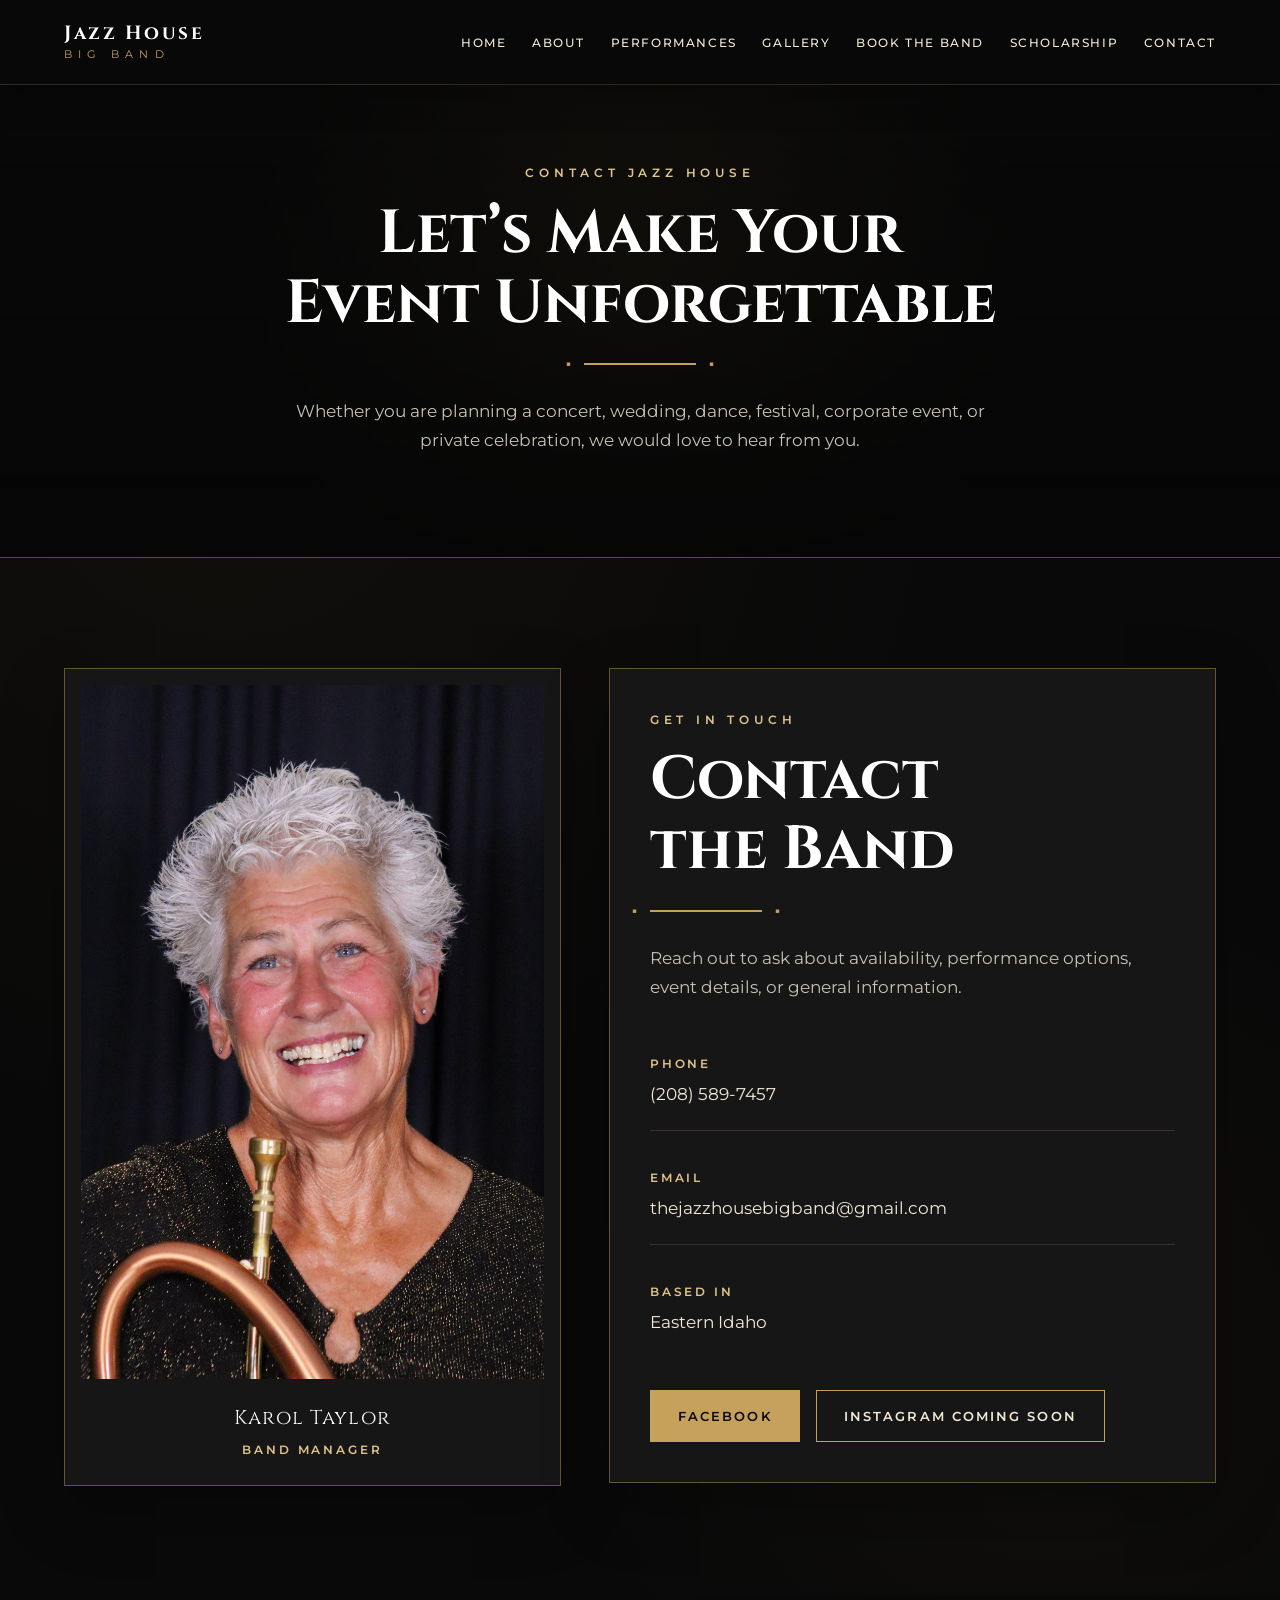
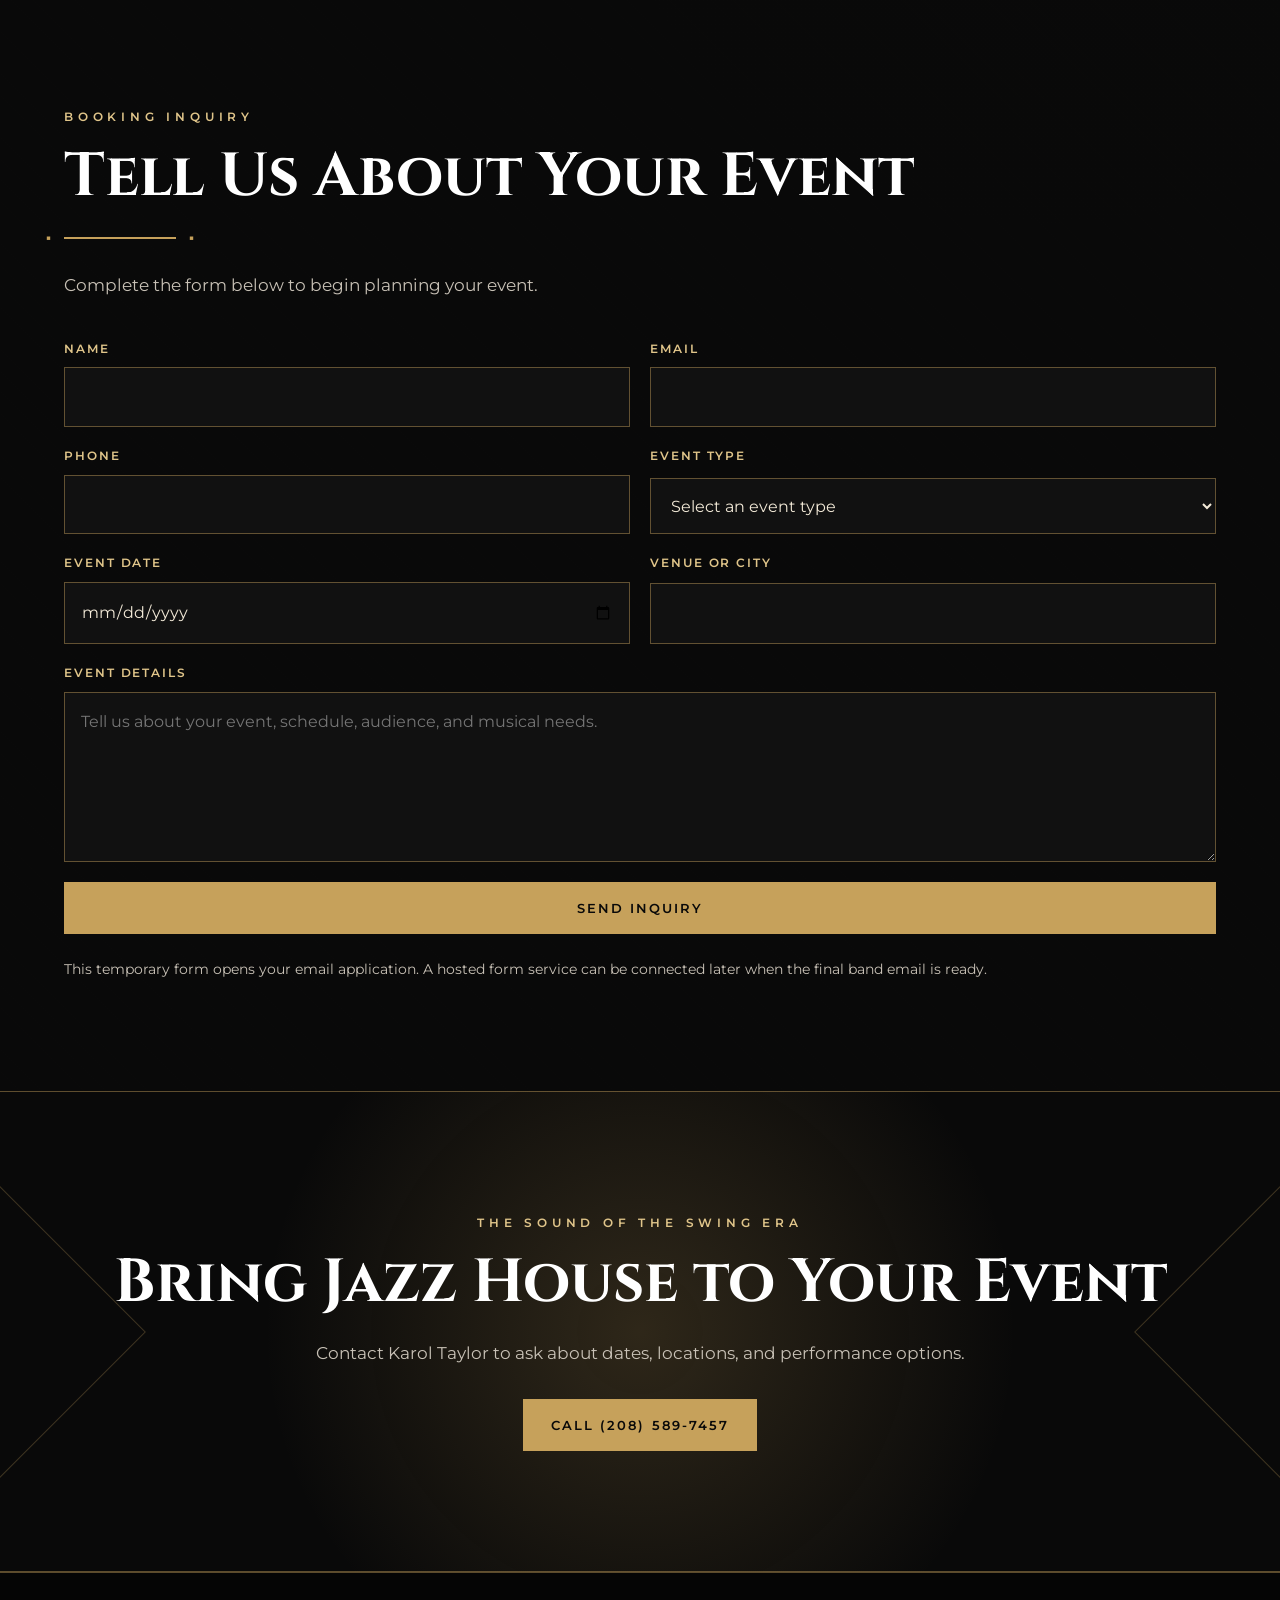
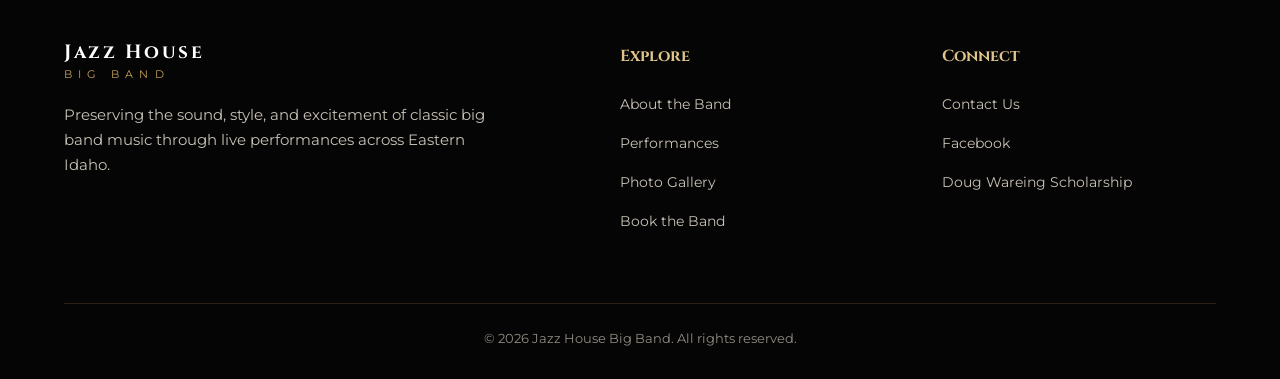
==== commit 106894ba: "Update contact.html" ====
--- a/contact.html
+++ b/contact.html
@@ -1200,75 +1200,10 @@
     max-width: 150px;
   }
 }
-    /* Contact page header spacing fix */
-.site-header .nav {
-  max-width: 1180px;
-  width: 100%;
-  margin: 0 auto;
-  padding: 1.25rem 1.5rem;
-  display: flex;
-  align-items: center;
-  justify-content: space-between;
-  gap: 2rem;
-}
-
-.site-header .text-brand {
-  flex-shrink: 0;
-  margin-left: 0;
-}
-
-.site-header .nav-links {
-  display: flex;
-  align-items: center;
-  justify-content: flex-end;
-  flex-wrap: wrap;
-  gap: 1.5rem;
-}
-
-.site-header .nav-links a {
-  white-space: nowrap;
-}
-
-@media (max-width: 750px) {
-  .site-header .nav {
-    padding: 1rem 1.25rem;
-  }
-}
-/* Match homepage header spacing */
-.site-header .container.nav {
-  width: min(1180px, 90%);
-  margin: 0 auto;
-  min-height: 84px;
-  display: flex;
-  align-items: center;
-  justify-content: space-between;
-  gap: 2rem;
-}
-
-.site-header .brand {
-  display: flex;
-  flex-direction: column;
-  line-height: 1;
-  flex-shrink: 0;
-}
-
-.site-header .brand-main {
-  font-family: "Cinzel", serif;
-  color: var(--white);
-  font-size: 1.2rem;
-  font-weight: 700;
-  letter-spacing: 0.16rem;
-}
-
-.site-header .brand-sub {
-  margin-top: 0.45rem;
-  color: var(--gold);
-  font-size: 0.66rem;
-  letter-spacing: 0.38rem;
-  text-transform: uppercase;
-}
   </style>
 </head>
+  
+<body>
 
   <header class="site-header">
   <div class="container nav">
@@ -1397,7 +1332,6 @@
         </p>
 
         <form
-          <form    
     class="form-grid"
     action="https://formsubmit.co/thejazzhousebigband@gmail.com"
     method="POST"
@@ -1556,14 +1490,15 @@
 
   <script>
     const menuButton = document.getElementById("menuButton");
-    const navLinks = document.getElementById("navLinks");
-
-    menuButton.addEventListener("click", function () {
-      const isOpen = navLinks.classList.toggle("open");
-
-      menuButton.setAttribute("aria-expanded", isOpen);
-      menuButton.textContent = isOpen ? "✕" : "☰";
-    });
+const navLinks = document.getElementById("navLinks");
+
+if (menuButton && navLinks) {
+  menuButton.addEventListener("click", function () {
+    const isOpen = navLinks.classList.toggle("open");
+    menuButton.setAttribute("aria-expanded", isOpen);
+    menuButton.textContent = isOpen ? "✕" : "☰";
+  });
+}
   </script>
 
 </body>
